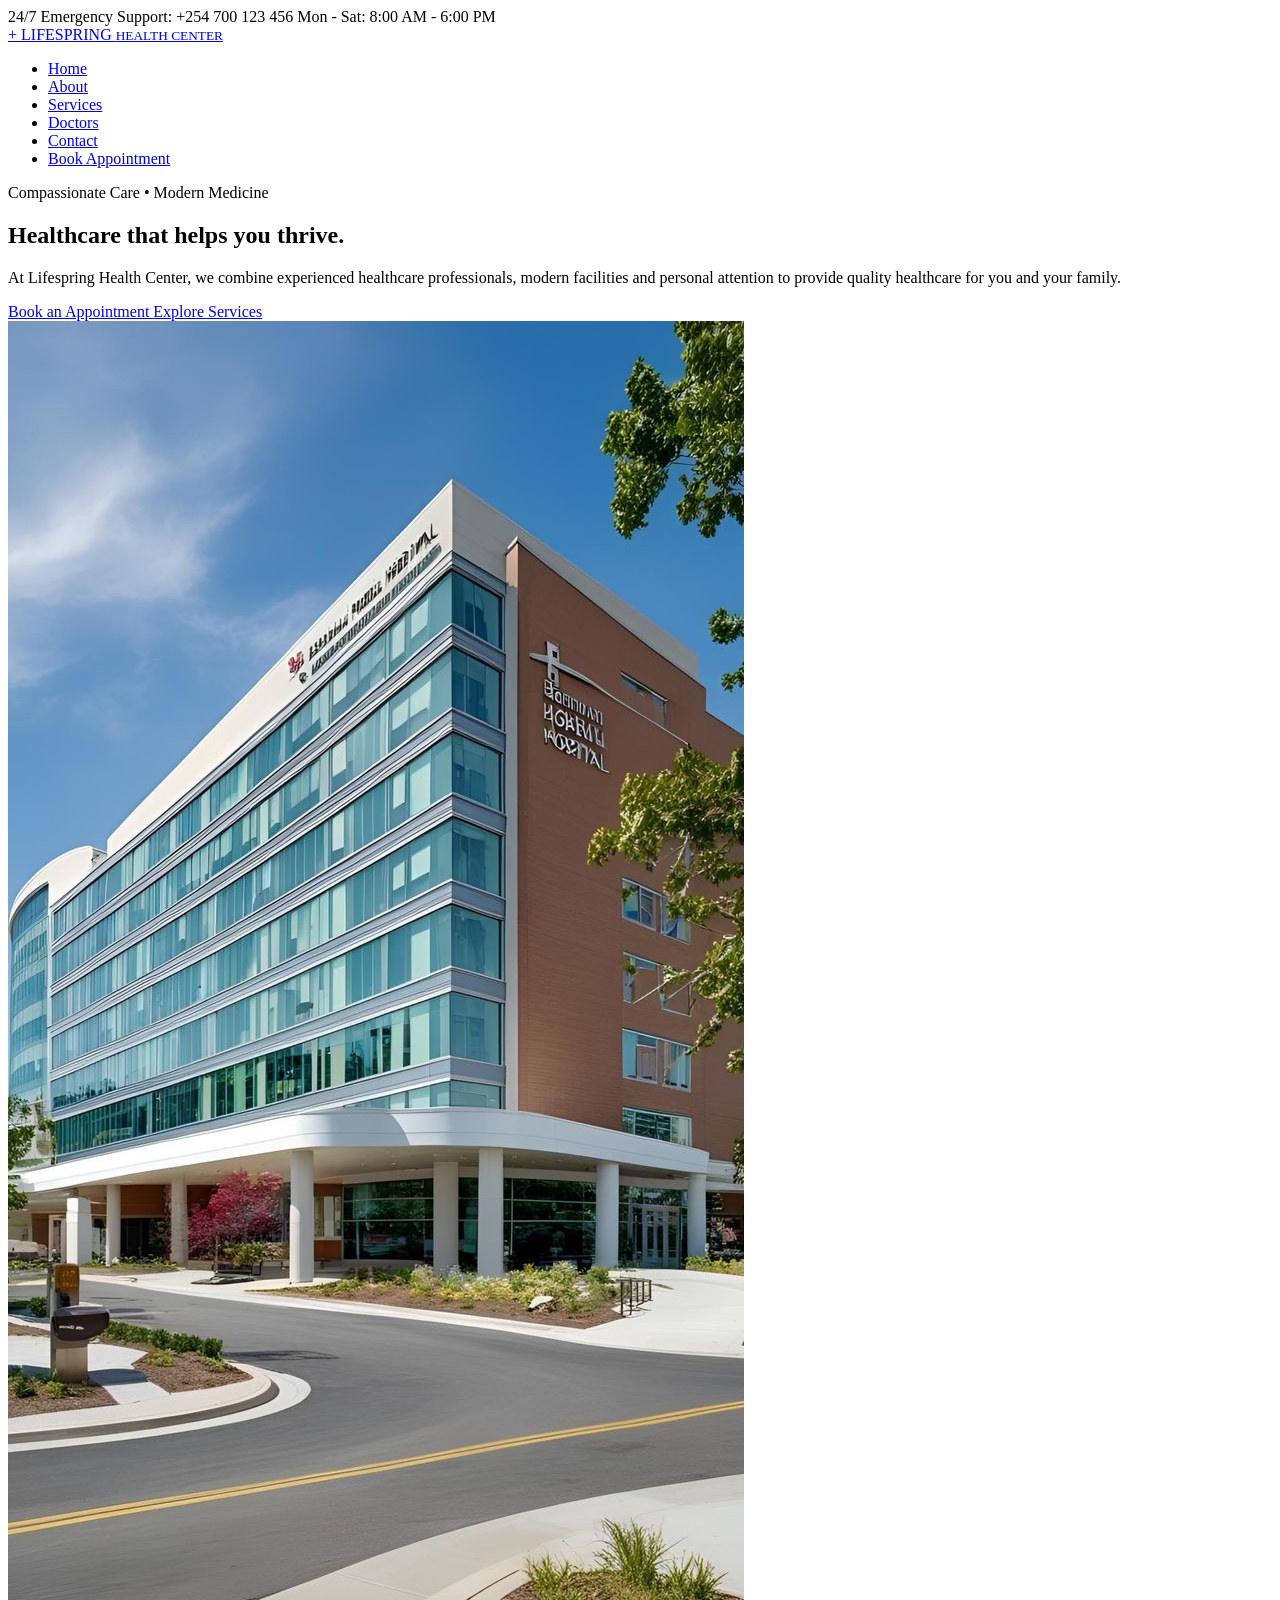
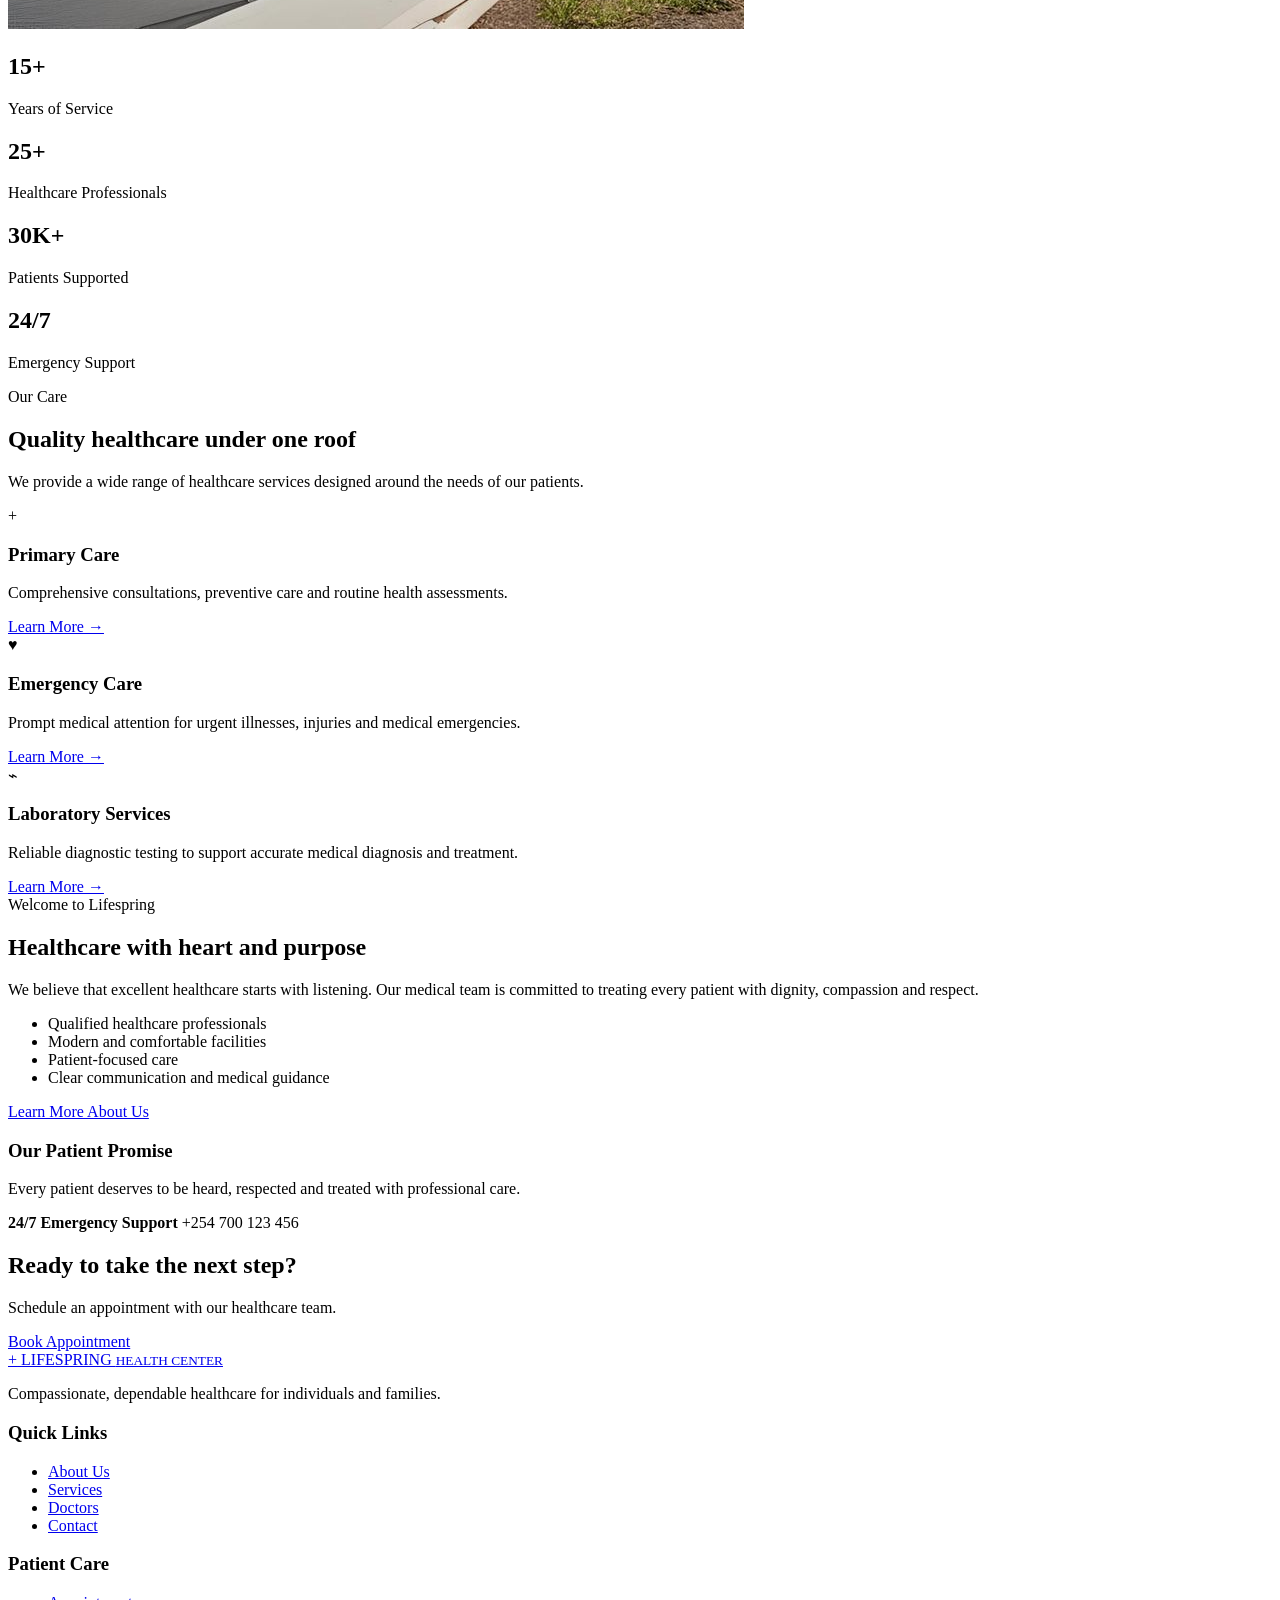
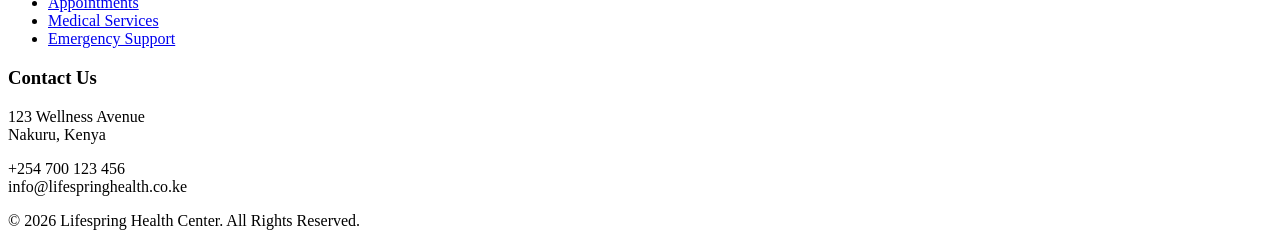
==== index.html @ 38cf4176 "initial commit" ====
<!DOCTYPE html>
<html lang="en">
<head>
    <meta charset="UTF-8">
    <meta name="viewport" content="width=device-width, initial-scale=1.0">

    <title>Lifespring Health Center | Home</title>

    <link rel="stylesheet" href="css/style.css">
</head>

<body>

    <!-- TOP BAR -->
    <div class="topbar">
        <div class="container topbar-content">
            <span>24/7 Emergency Support: +254 700 123 456</span>
            <span>Mon - Sat: 8:00 AM - 6:00 PM</span>
        </div>
    </div>

    <!-- NAVIGATION -->
    <header class="navbar">
        <div class="container nav-container">

            <a href="index.html" class="logo">
                <span class="logo-icon">+</span>

                <span>
                    LIFESPRING
                    <small>HEALTH CENTER</small>
                </span>
            </a>

            <nav>
                <ul class="nav-links">
                    <li><a href="index.html" class="active">Home</a></li>
                    <li><a href="about.html">About</a></li>
                    <li><a href="services.html">Services</a></li>
                    <li><a href="doctors.html">Doctors</a></li>
                    <li><a href="contact.html">Contact</a></li>
                    <li>
                        <a href="contact.html" class="btn btn-primary">
                            Book Appointment
                        </a>
                    </li>
                </ul>
            </nav>

        </div>
    </header>

    <!-- HERO -->
    <section class="hero">
        <div class="container hero-grid">

            <div class="hero-content">

                <span class="eyebrow">
                    Compassionate Care • Modern Medicine
                </span>

                <h1>
                    Healthcare that helps you
                    <span class="highlight">thrive.</span>
                </h1>

                <p>
                    At Lifespring Health Center, we combine experienced
                    healthcare professionals, modern facilities and
                    personal attention to provide quality healthcare
                    for you and your family.
                </p>

                <div class="hero-buttons">
                    <a href="contact.html" class="btn btn-primary">
                        Book an Appointment
                    </a>

                    <a href="services.html" class="btn btn-outline">
                        Explore Services
                    </a>
                </div>

            </div>

            <div class="hero-image">
                <img src="images/hospital.jpg"
                     alt="Lifespring Health Center hospital">
            </div>

        </div>
    </section>

    <!-- STATISTICS -->
    <section class="stats-section">
        <div class="container stats">

            <div class="stat-card">
                <h2>15+</h2>
                <p>Years of Service</p>
            </div>

            <div class="stat-card">
                <h2>25+</h2>
                <p>Healthcare Professionals</p>
            </div>

            <div class="stat-card">
                <h2>30K+</h2>
                <p>Patients Supported</p>
            </div>

            <div class="stat-card">
                <h2>24/7</h2>
                <p>Emergency Support</p>
            </div>

        </div>
    </section>

    <!-- SERVICES -->
    <section class="section">
        <div class="container">

            <div class="section-heading">
                <span class="eyebrow">Our Care</span>

                <h2>
                    Quality healthcare under one roof
                </h2>

                <p>
                    We provide a wide range of healthcare services
                    designed around the needs of our patients.
                </p>
            </div>

            <div class="cards-3">

                <div class="card">
                    <div class="card-icon">+</div>

                    <h3>Primary Care</h3>

                    <p>
                        Comprehensive consultations, preventive care
                        and routine health assessments.
                    </p>

                    <a href="services.html" class="read-more">
                        Learn More →
                    </a>
                </div>

                <div class="card">
                    <div class="card-icon">♥</div>

                    <h3>Emergency Care</h3>

                    <p>
                        Prompt medical attention for urgent illnesses,
                        injuries and medical emergencies.
                    </p>

                    <a href="services.html" class="read-more">
                        Learn More →
                    </a>
                </div>

                <div class="card">
                    <div class="card-icon">⌁</div>

                    <h3>Laboratory Services</h3>

                    <p>
                        Reliable diagnostic testing to support accurate
                        medical diagnosis and treatment.
                    </p>

                    <a href="services.html" class="read-more">
                        Learn More →
                    </a>
                </div>

            </div>

        </div>
    </section>

    <!-- WELCOME -->
    <section class="section light-section">
        <div class="container split-section">

            <div>
                <span class="eyebrow">Welcome to Lifespring</span>

                <h2>
                    Healthcare with heart and purpose
                </h2>

                <p>
                    We believe that excellent healthcare starts with
                    listening. Our medical team is committed to treating
                    every patient with dignity, compassion and respect.
                </p>

                <ul class="check-list">
                    <li>Qualified healthcare professionals</li>
                    <li>Modern and comfortable facilities</li>
                    <li>Patient-focused care</li>
                    <li>Clear communication and medical guidance</li>
                </ul>

                <a href="about.html" class="btn btn-primary">
                    Learn More About Us
                </a>
            </div>

            <div class="welcome-card">
                <h3>Our Patient Promise</h3>

                <p>
                    Every patient deserves to be heard, respected and
                    treated with professional care.
                </p>

                <div class="promise-box">
                    <strong>24/7 Emergency Support</strong>
                    <span>+254 700 123 456</span>
                </div>
            </div>

        </div>
    </section>

    <!-- CTA -->
    <section class="section">
        <div class="container">

            <div class="cta">
                <div>
                    <h2>Ready to take the next step?</h2>
                    <p>
                        Schedule an appointment with our healthcare team.
                    </p>
                </div>

                <a href="contact.html" class="btn btn-white">
                    Book Appointment
                </a>
            </div>

        </div>
    </section>

    <!-- FOOTER -->
    <footer class="footer">
        <div class="container footer-grid">

            <div>
                <a href="index.html" class="footer-logo">
                    <span class="logo-icon">+</span>
                    <span>
                        LIFESPRING
                        <small>HEALTH CENTER</small>
                    </span>
                </a>

                <p>
                    Compassionate, dependable healthcare
                    for individuals and families.
                </p>
            </div>

            <div>
                <h3>Quick Links</h3>

                <ul>
                    <li><a href="about.html">About Us</a></li>
                    <li><a href="services.html">Services</a></li>
                    <li><a href="doctors.html">Doctors</a></li>
                    <li><a href="contact.html">Contact</a></li>
                </ul>
            </div>

            <div>
                <h3>Patient Care</h3>

                <ul>
                    <li><a href="contact.html">Appointments</a></li>
                    <li><a href="services.html">Medical Services</a></li>
                    <li><a href="contact.html">Emergency Support</a></li>
                </ul>
            </div>

            <div>
                <h3>Contact Us</h3>

                <p>
                    123 Wellness Avenue<br>
                    Nakuru, Kenya
                </p>

                <p>
                    +254 700 123 456<br>
                    info@lifespringhealth.co.ke
                </p>
            </div>

        </div>

        <div class="footer-bottom">
            <p>
                © 2026 Lifespring Health Center. All Rights Reserved.
            </p>
        </div>
    </footer>

</body>
</html>
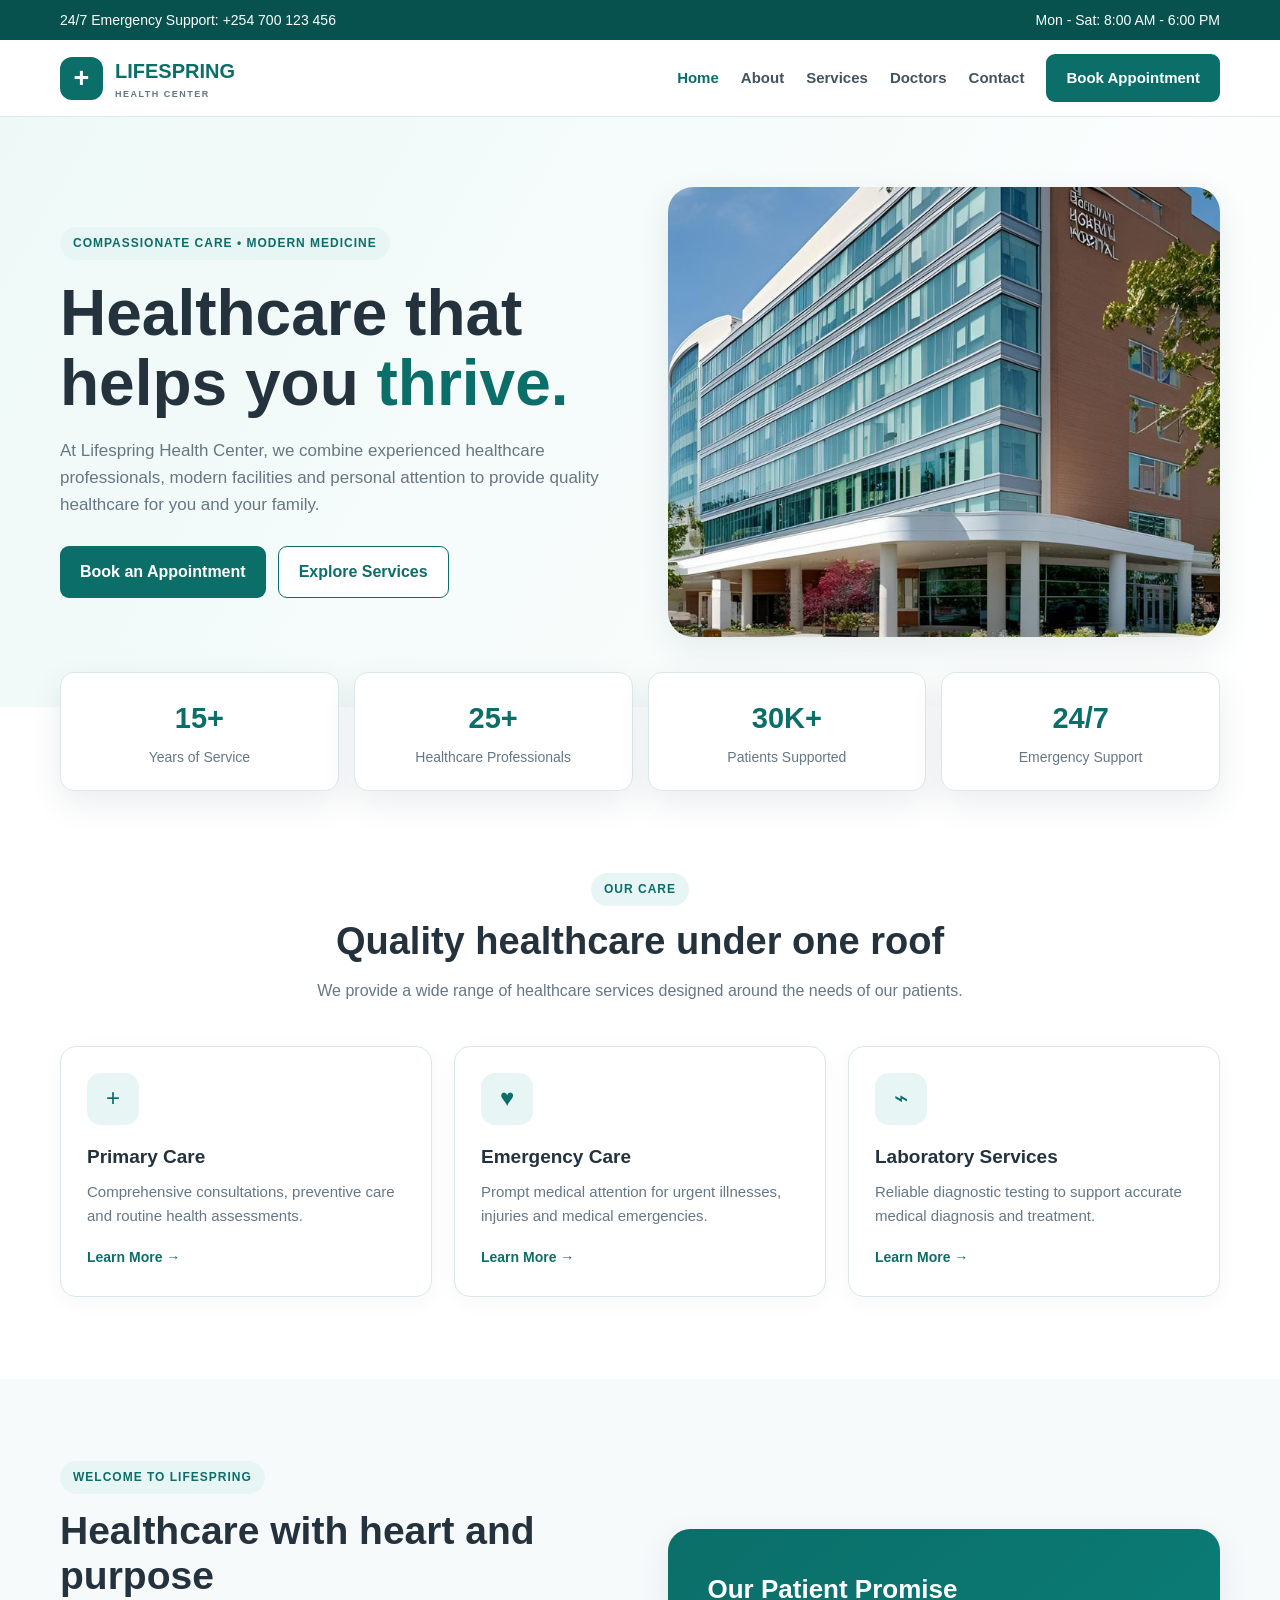
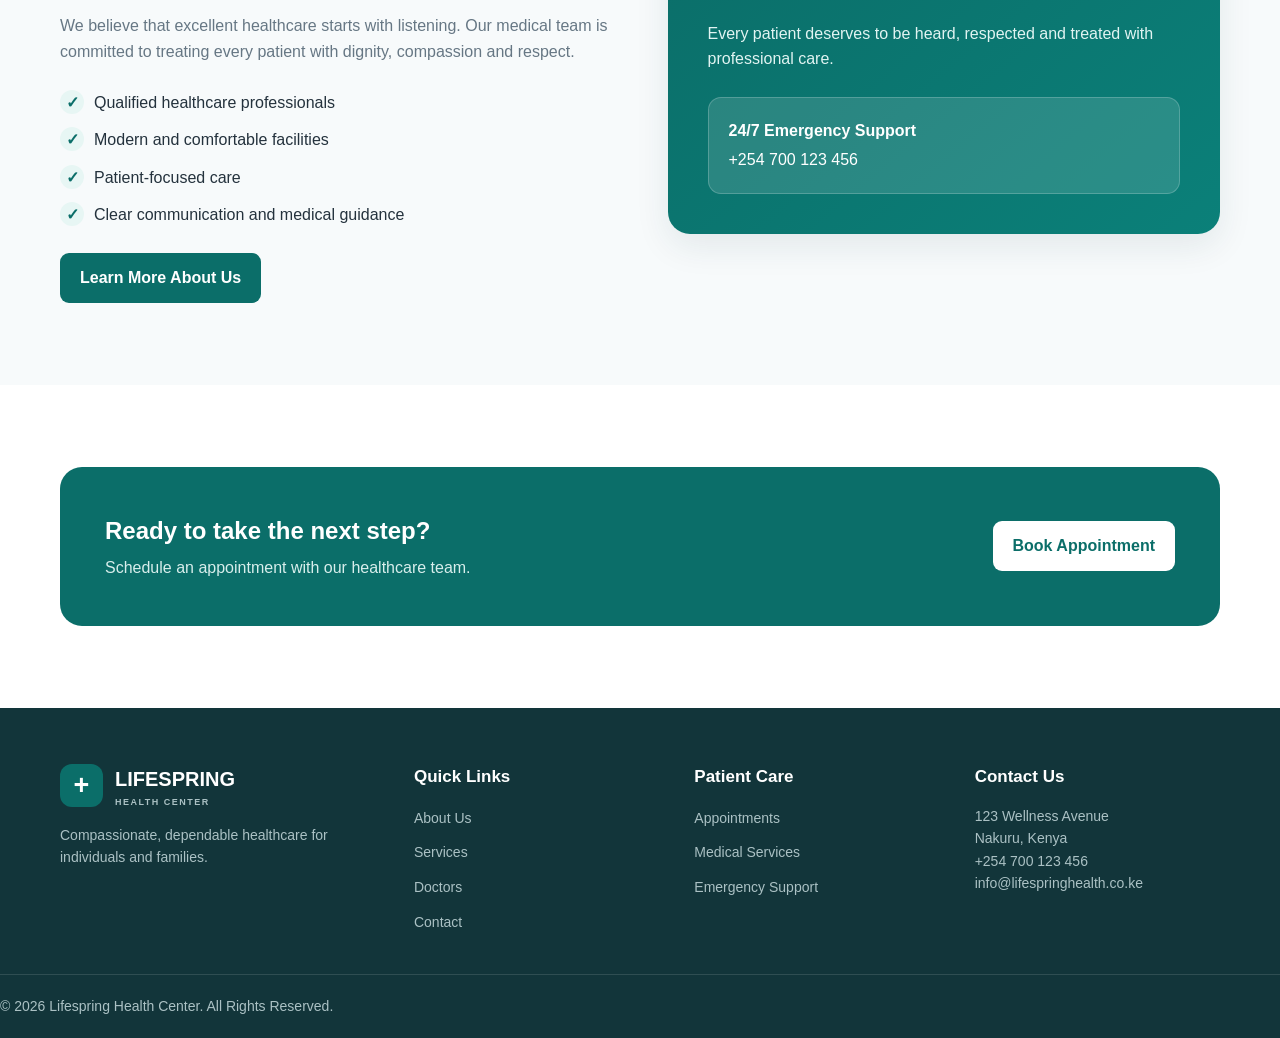
==== commit 0b894186: "change folder structure" ====
--- a/index.html
+++ b/index.html
@@ -6,7 +6,7 @@
 
     <title>Lifespring Health Center | Home</title>
 
-    <link rel="stylesheet" href="css/style.css">
+    <link rel="stylesheet" href="CSS/style.css">
 </head>
 
 <body>
--- a/CSS/style.css
+++ b/CSS/style.css
@@ -0,0 +1,1366 @@
+/* ==========================================
+   LIFESPRING HEALTH CENTER
+   MAIN WEBSITE STYLESHEET
+   ========================================== */
+
+:root {
+
+    --primary: #0b6e69;
+    --primary-dark: #07524f;
+
+    --secondary: #e7f6f4;
+
+    --accent: #f3b33d;
+
+    --text: #24323d;
+    --muted: #667784;
+
+    --light: #f7fafb;
+
+    --white: #ffffff;
+
+    --border: #dce7ea;
+
+    --shadow:
+        0 12px 35px rgba(25, 55, 70, 0.09);
+
+    --radius: 16px;
+
+    --max-width: 1160px;
+}
+
+
+/* RESET */
+
+* {
+    margin: 0;
+    padding: 0;
+    box-sizing: border-box;
+}
+
+
+html {
+    scroll-behavior: smooth;
+}
+
+
+body {
+
+    font-family:
+        Arial,
+        Helvetica,
+        sans-serif;
+
+    color: var(--text);
+
+    background: var(--white);
+
+    line-height: 1.6;
+}
+
+
+img {
+
+    width: 100%;
+
+    display: block;
+}
+
+
+a {
+
+    text-decoration: none;
+
+    color: inherit;
+}
+
+
+ul {
+
+    list-style: none;
+}
+
+
+/* CONTAINER */
+
+.container {
+
+    width: min(92%, var(--max-width));
+
+    margin: auto;
+}
+
+
+/* ==========================================
+   TOP BAR
+   ========================================== */
+
+.topbar {
+
+    background: var(--primary-dark);
+
+    color: #ffffff;
+
+    font-size: 14px;
+}
+
+
+.topbar-content {
+
+    display: flex;
+
+    justify-content: space-between;
+
+    gap: 20px;
+
+    padding: 9px 0;
+}
+
+
+/* ==========================================
+   NAVIGATION
+   ========================================== */
+
+.navbar {
+
+    background: white;
+
+    border-bottom:
+        1px solid var(--border);
+
+    position: sticky;
+
+    top: 0;
+
+    z-index: 1000;
+}
+
+
+.nav-container {
+
+    min-height: 76px;
+
+    display: flex;
+
+    align-items: center;
+
+    justify-content: space-between;
+
+    gap: 30px;
+}
+
+
+/* LOGO */
+
+.logo,
+.footer-logo {
+
+    display: flex;
+
+    align-items: center;
+
+    gap: 12px;
+
+    font-weight: 800;
+
+    font-size: 20px;
+
+    color: var(--primary);
+}
+
+
+.logo small,
+.footer-logo small {
+
+    display: block;
+
+    font-size: 9px;
+
+    letter-spacing: 1.5px;
+
+    color: var(--muted);
+}
+
+
+.logo-icon {
+
+    width: 43px;
+
+    height: 43px;
+
+    display: grid;
+
+    place-items: center;
+
+    background: var(--primary);
+
+    color: white;
+
+    border-radius: 12px;
+
+    font-size: 27px;
+
+    font-weight: bold;
+}
+
+
+/* NAV LINKS */
+
+.nav-links {
+
+    display: flex;
+
+    align-items: center;
+
+    gap: 22px;
+
+    font-weight: 600;
+
+    font-size: 15px;
+}
+
+
+.nav-links a {
+
+    color: #43545f;
+
+    transition: 0.2s;
+}
+
+
+.nav-links a:hover {
+
+    color: var(--primary);
+}
+
+
+.nav-links a.active {
+
+    color: var(--primary);
+}
+
+
+/* ==========================================
+   BUTTONS
+   ========================================== */
+
+.btn {
+
+    display: inline-flex;
+
+    justify-content: center;
+
+    align-items: center;
+
+    padding: 12px 20px;
+
+    border-radius: 9px;
+
+    font-weight: 700;
+
+    border: none;
+
+    cursor: pointer;
+
+    transition: 0.2s;
+}
+
+
+.btn-primary {
+
+    background: var(--primary);
+
+    color: white !important;
+}
+
+
+.btn-primary:hover {
+
+    background: var(--primary-dark);
+
+    transform: translateY(-2px);
+}
+
+
+.btn-outline {
+
+    border:
+        1px solid var(--primary);
+
+    color: var(--primary) !important;
+
+    background: white;
+}
+
+
+.btn-outline:hover {
+
+    background: var(--secondary);
+}
+
+
+.btn-white {
+
+    background: white;
+
+    color: var(--primary);
+}
+
+
+.btn-white:hover {
+
+    background: #f2f2f2;
+}
+
+
+/* ==========================================
+   HERO
+   ========================================== */
+
+.hero {
+
+    background:
+        linear-gradient(
+            120deg,
+            #eef9f7,
+            #ffffff
+        );
+}
+
+
+.hero-grid {
+
+    min-height: 570px;
+
+    display: grid;
+
+    grid-template-columns:
+        1fr 1fr;
+
+    align-items: center;
+
+    gap: 55px;
+
+    padding: 70px 0;
+}
+
+
+.hero-content h1 {
+
+    font-size:
+        clamp(2.5rem, 5vw, 4.2rem);
+
+    line-height: 1.1;
+
+    margin:
+        18px 0;
+}
+
+
+.highlight {
+
+    color: var(--primary);
+}
+
+
+.hero-content p {
+
+    color: var(--muted);
+
+    font-size: 17px;
+
+    max-width: 650px;
+}
+
+
+/* EYEBROW */
+
+.eyebrow {
+
+    display: inline-block;
+
+    background: var(--secondary);
+
+    color: var(--primary);
+
+    border-radius: 30px;
+
+    padding: 7px 13px;
+
+    font-size: 12px;
+
+    font-weight: 800;
+
+    text-transform: uppercase;
+
+    letter-spacing: 1px;
+}
+
+
+.hero-buttons {
+
+    display: flex;
+
+    gap: 12px;
+
+    flex-wrap: wrap;
+
+    margin-top: 28px;
+}
+
+
+/* HERO IMAGE */
+
+.hero-image {
+
+    border-radius: 25px;
+
+    overflow: hidden;
+
+    box-shadow: var(--shadow);
+}
+
+
+.hero-image img {
+
+    height: 450px;
+
+    object-fit: cover;
+}
+
+
+/* ==========================================
+   STATS
+   ========================================== */
+
+.stats-section {
+
+    position: relative;
+
+    margin-top: -35px;
+
+    z-index: 5;
+}
+
+
+.stats {
+
+    display: grid;
+
+    grid-template-columns:
+        repeat(4, 1fr);
+
+    gap: 15px;
+}
+
+
+.stat-card {
+
+    background: white;
+
+    border:
+        1px solid var(--border);
+
+    border-radius: 14px;
+
+    padding: 22px;
+
+    text-align: center;
+
+    box-shadow: var(--shadow);
+}
+
+
+.stat-card h2 {
+
+    color: var(--primary);
+
+    font-size: 29px;
+
+    margin-bottom: 4px;
+}
+
+
+.stat-card p {
+
+    color: var(--muted);
+
+    font-size: 14px;
+}
+
+
+/* ==========================================
+   SECTIONS
+   ========================================== */
+
+.section {
+
+    padding: 82px 0;
+}
+
+
+.light-section {
+
+    background: var(--light);
+}
+
+
+.section-heading {
+
+    text-align: center;
+
+    max-width: 720px;
+
+    margin:
+        0 auto 42px;
+}
+
+
+.section-heading h2 {
+
+    font-size: 38px;
+
+    line-height: 1.2;
+
+    margin: 13px 0;
+}
+
+
+.section-heading p {
+
+    color: var(--muted);
+
+    font-size: 16px;
+}
+
+
+/* ==========================================
+   CARDS
+   ========================================== */
+
+.cards-3 {
+
+    display: grid;
+
+    grid-template-columns:
+        repeat(3, 1fr);
+
+    gap: 22px;
+}
+
+
+.cards-4 {
+
+    display: grid;
+
+    grid-template-columns:
+        repeat(4, 1fr);
+
+    gap: 20px;
+}
+
+
+.card {
+
+    background: white;
+
+    border:
+        1px solid var(--border);
+
+    border-radius: var(--radius);
+
+    padding: 26px;
+
+    box-shadow:
+        0 5px 20px rgba(25,55,70,.04);
+
+    transition: 0.2s;
+}
+
+
+.card:hover {
+
+    transform: translateY(-4px);
+
+    box-shadow: var(--shadow);
+}
+
+
+.card-icon {
+
+    width: 52px;
+
+    height: 52px;
+
+    border-radius: 14px;
+
+    background: var(--secondary);
+
+    color: var(--primary);
+
+    display: grid;
+
+    place-items: center;
+
+    font-size: 24px;
+
+    margin-bottom: 17px;
+}
+
+
+.card h3 {
+
+    font-size: 19px;
+
+    margin-bottom: 8px;
+}
+
+
+.card p {
+
+    color: var(--muted);
+
+    font-size: 15px;
+}
+
+
+.read-more {
+
+    display: inline-block;
+
+    color: var(--primary);
+
+    font-weight: 700;
+
+    margin-top: 18px;
+
+    font-size: 14px;
+}
+
+
+/* ==========================================
+   SPLIT SECTION
+   ========================================== */
+
+.split-section {
+
+    display: grid;
+
+    grid-template-columns:
+        1fr 1fr;
+
+    gap: 55px;
+
+    align-items: center;
+}
+
+
+.split-section h2 {
+
+    font-size: 39px;
+
+    line-height: 1.15;
+
+    margin: 15px 0;
+}
+
+
+.split-section p {
+
+    color: var(--muted);
+
+    margin-bottom: 15px;
+}
+
+
+/* CHECKLIST */
+
+.check-list {
+
+    margin: 25px 0;
+
+    display: grid;
+
+    gap: 12px;
+}
+
+
+.check-list li::before {
+
+    content: "✓";
+
+    display: inline-grid;
+
+    place-items: center;
+
+    width: 24px;
+
+    height: 24px;
+
+    border-radius: 50%;
+
+    background: var(--secondary);
+
+    color: var(--primary);
+
+    font-weight: bold;
+
+    margin-right: 10px;
+}
+
+
+/* WELCOME CARD */
+
+.welcome-card {
+
+    background:
+        linear-gradient(
+            140deg,
+            var(--primary),
+            #0b8079
+        );
+
+    color: white;
+
+    padding: 40px;
+
+    border-radius: 22px;
+
+    box-shadow: var(--shadow);
+}
+
+
+.welcome-card h3 {
+
+    font-size: 26px;
+
+    margin-bottom: 10px;
+}
+
+
+.welcome-card p {
+
+    color: #e1f4f2;
+
+    margin-bottom: 25px;
+}
+
+
+.promise-box {
+
+    background:
+        rgba(255,255,255,.13);
+
+    padding: 20px;
+
+    border-radius: 13px;
+
+    border:
+        1px solid
+        rgba(255,255,255,.2);
+}
+
+
+.promise-box strong {
+
+    display: block;
+
+    margin-bottom: 4px;
+}
+
+
+/* ==========================================
+   CTA
+   ========================================== */
+
+.cta {
+
+    background: var(--primary);
+
+    color: white;
+
+    padding: 45px;
+
+    border-radius: 22px;
+
+    display: flex;
+
+    align-items: center;
+
+    justify-content: space-between;
+
+    gap: 25px;
+}
+
+
+.cta h2 {
+
+    margin-bottom: 5px;
+}
+
+
+.cta p {
+
+    color: #d8eeec;
+}
+
+
+/* ==========================================
+   PAGE HEADER
+   ========================================== */
+
+.page-header {
+
+    background: var(--secondary);
+
+    padding: 65px 0;
+}
+
+
+.page-header h1 {
+
+    font-size: 46px;
+
+    margin: 10px 0;
+}
+
+
+.page-header p {
+
+    color: var(--muted);
+
+    max-width: 700px;
+
+    font-size: 17px;
+}
+
+
+.breadcrumb {
+
+    color: var(--muted);
+
+    font-size: 14px;
+}
+
+
+/* ==========================================
+   ABOUT IMAGE
+   ========================================== */
+
+.rounded-image {
+
+    height: 400px;
+
+    object-fit: cover;
+
+    border-radius: 20px;
+
+    box-shadow: var(--shadow);
+}
+
+
+/* ==========================================
+   DOCTORS
+   ========================================== */
+
+.doctor-grid {
+
+    display: grid;
+
+    grid-template-columns:
+        repeat(3, 1fr);
+
+    gap: 25px;
+}
+
+
+.doctor-card {
+
+    background: white;
+
+    border:
+        1px solid var(--border);
+
+    border-radius: 16px;
+
+    overflow: hidden;
+
+    box-shadow:
+        0 5px 20px rgba(25,55,70,.04);
+
+    transition: .2s;
+}
+
+
+.doctor-card:hover {
+
+    transform: translateY(-4px);
+
+    box-shadow: var(--shadow);
+}
+
+
+.doctor-card img {
+
+    height: 290px;
+
+    object-fit: cover;
+}
+
+
+.doctor-content {
+
+    padding: 22px;
+}
+
+
+.doctor-role {
+
+    color: var(--primary);
+
+    font-size: 13px;
+
+    font-weight: 700;
+}
+
+
+.doctor-content h3 {
+
+    font-size: 21px;
+
+    margin:
+        6px 0 8px;
+}
+
+
+.doctor-content p {
+
+    color: var(--muted);
+
+    font-size: 14px;
+}
+
+
+/* ==========================================
+   CONTACT
+   ========================================== */
+
+.contact-grid {
+
+    display: grid;
+
+    grid-template-columns:
+        .9fr 1.1fr;
+
+    gap: 35px;
+}
+
+
+.contact-info {
+
+    display: grid;
+
+    gap: 20px;
+
+    margin-top: 30px;
+}
+
+
+.contact-item {
+
+    display: flex;
+
+    align-items: flex-start;
+
+    gap: 14px;
+}
+
+
+.contact-icon {
+
+    width: 46px;
+
+    height: 46px;
+
+    border-radius: 12px;
+
+    background: var(--secondary);
+
+    color: var(--primary);
+
+    display: grid;
+
+    place-items: center;
+
+    flex-shrink: 0;
+}
+
+
+.contact-item h3 {
+
+    margin-bottom: 3px;
+
+    font-size: 17px;
+}
+
+
+.contact-item p {
+
+    margin: 0;
+
+    color: var(--muted);
+}
+
+
+/* FORM */
+
+.form-card {
+
+    background: white;
+
+    border:
+        1px solid var(--border);
+
+    border-radius: 16px;
+
+    padding: 30px;
+
+    box-shadow: var(--shadow);
+}
+
+
+.form-card h2 {
+
+    font-size: 30px;
+
+    margin-bottom: 5px;
+}
+
+
+.form-card > p {
+
+    color: var(--muted);
+
+    margin-bottom: 25px;
+}
+
+
+form {
+
+    display: grid;
+
+    gap: 16px;
+}
+
+
+.form-row {
+
+    display: grid;
+
+    grid-template-columns:
+        1fr 1fr;
+
+    gap: 16px;
+}
+
+
+label {
+
+    display: block;
+
+    font-size: 13px;
+
+    font-weight: 700;
+
+    margin-bottom: 6px;
+}
+
+
+input,
+select,
+textarea {
+
+    width: 100%;
+
+    border:
+        1px solid var(--border);
+
+    border-radius: 9px;
+
+    padding: 12px 13px;
+
+    font-family: inherit;
+
+    font-size: 15px;
+
+    outline: none;
+
+    background: white;
+
+    color: var(--text);
+}
+
+
+input:focus,
+select:focus,
+textarea:focus {
+
+    border-color: var(--primary);
+
+    box-shadow:
+        0 0 0 3px
+        rgba(11,110,105,.1);
+}
+
+
+textarea {
+
+    min-height: 140px;
+
+    resize: vertical;
+}
+
+
+/* NOTICE */
+
+.notice {
+
+    background: #fff8e8;
+
+    border:
+        1px solid #f2dfa9;
+
+    border-radius: 12px;
+
+    padding: 20px;
+
+    color: #735b21;
+}
+
+
+/* ==========================================
+   FOOTER
+   ========================================== */
+
+.footer {
+
+    background: #12353a;
+
+    color: #d7e6e7;
+
+    padding-top: 55px;
+}
+
+
+.footer-grid {
+
+    display: grid;
+
+    grid-template-columns:
+        1.3fr 1fr 1fr 1fr;
+
+    gap: 35px;
+}
+
+
+.footer-logo {
+
+    color: white;
+
+    margin-bottom: 15px;
+}
+
+
+.footer-logo small {
+
+    color: #abc1c4;
+}
+
+
+.footer p {
+
+    color: #abc1c4;
+
+    font-size: 14px;
+}
+
+
+.footer h3 {
+
+    color: white;
+
+    margin-bottom: 15px;
+
+    font-size: 17px;
+}
+
+
+.footer ul {
+
+    display: grid;
+
+    gap: 9px;
+}
+
+
+.footer ul a {
+
+    color: #abc1c4;
+
+    font-size: 14px;
+}
+
+
+.footer ul a:hover {
+
+    color: white;
+}
+
+
+.footer-bottom {
+
+    border-top:
+        1px solid
+        rgba(255,255,255,.12);
+
+    margin-top: 40px;
+
+    padding: 20px 0;
+}
+
+
+/* ==========================================
+   RESPONSIVE DESIGN
+   ========================================== */
+
+@media (max-width: 950px) {
+
+    .nav-container {
+
+        flex-wrap: wrap;
+
+        padding: 15px 0;
+    }
+
+
+    .nav-links {
+
+        flex-wrap: wrap;
+
+        justify-content: center;
+
+        gap: 14px;
+    }
+
+
+    .hero-grid,
+    .split-section,
+    .contact-grid {
+
+        grid-template-columns: 1fr;
+    }
+
+
+    .cards-4 {
+
+        grid-template-columns:
+            repeat(2, 1fr);
+    }
+
+
+    .doctor-grid {
+
+        grid-template-columns:
+            repeat(2, 1fr);
+    }
+
+
+    .stats {
+
+        grid-template-columns:
+            repeat(2, 1fr);
+    }
+
+
+    .footer-grid {
+
+        grid-template-columns:
+            repeat(2, 1fr);
+    }
+
+}
+
+
+@media (max-width: 650px) {
+
+    .topbar-content {
+
+        display: none;
+    }
+
+
+    .hero-grid {
+
+        padding: 50px 0;
+    }
+
+
+    .hero-image img {
+
+        height: 320px;
+    }
+
+
+    .hero-content h1 {
+
+        font-size: 42px;
+    }
+
+
+    .page-header h1 {
+
+        font-size: 36px;
+    }
+
+
+    .cards-3,
+    .cards-4,
+    .doctor-grid {
+
+        grid-template-columns: 1fr;
+    }
+
+
+    .stats {
+
+        grid-template-columns:
+            repeat(2, 1fr);
+    }
+
+
+    .form-row {
+
+        grid-template-columns: 1fr;
+    }
+
+
+    .cta {
+
+        display: block;
+
+        padding: 30px;
+    }
+
+
+    .cta .btn {
+
+        margin-top: 20px;
+    }
+
+
+    .footer-grid {
+
+        grid-template-columns: 1fr;
+    }
+
+}
